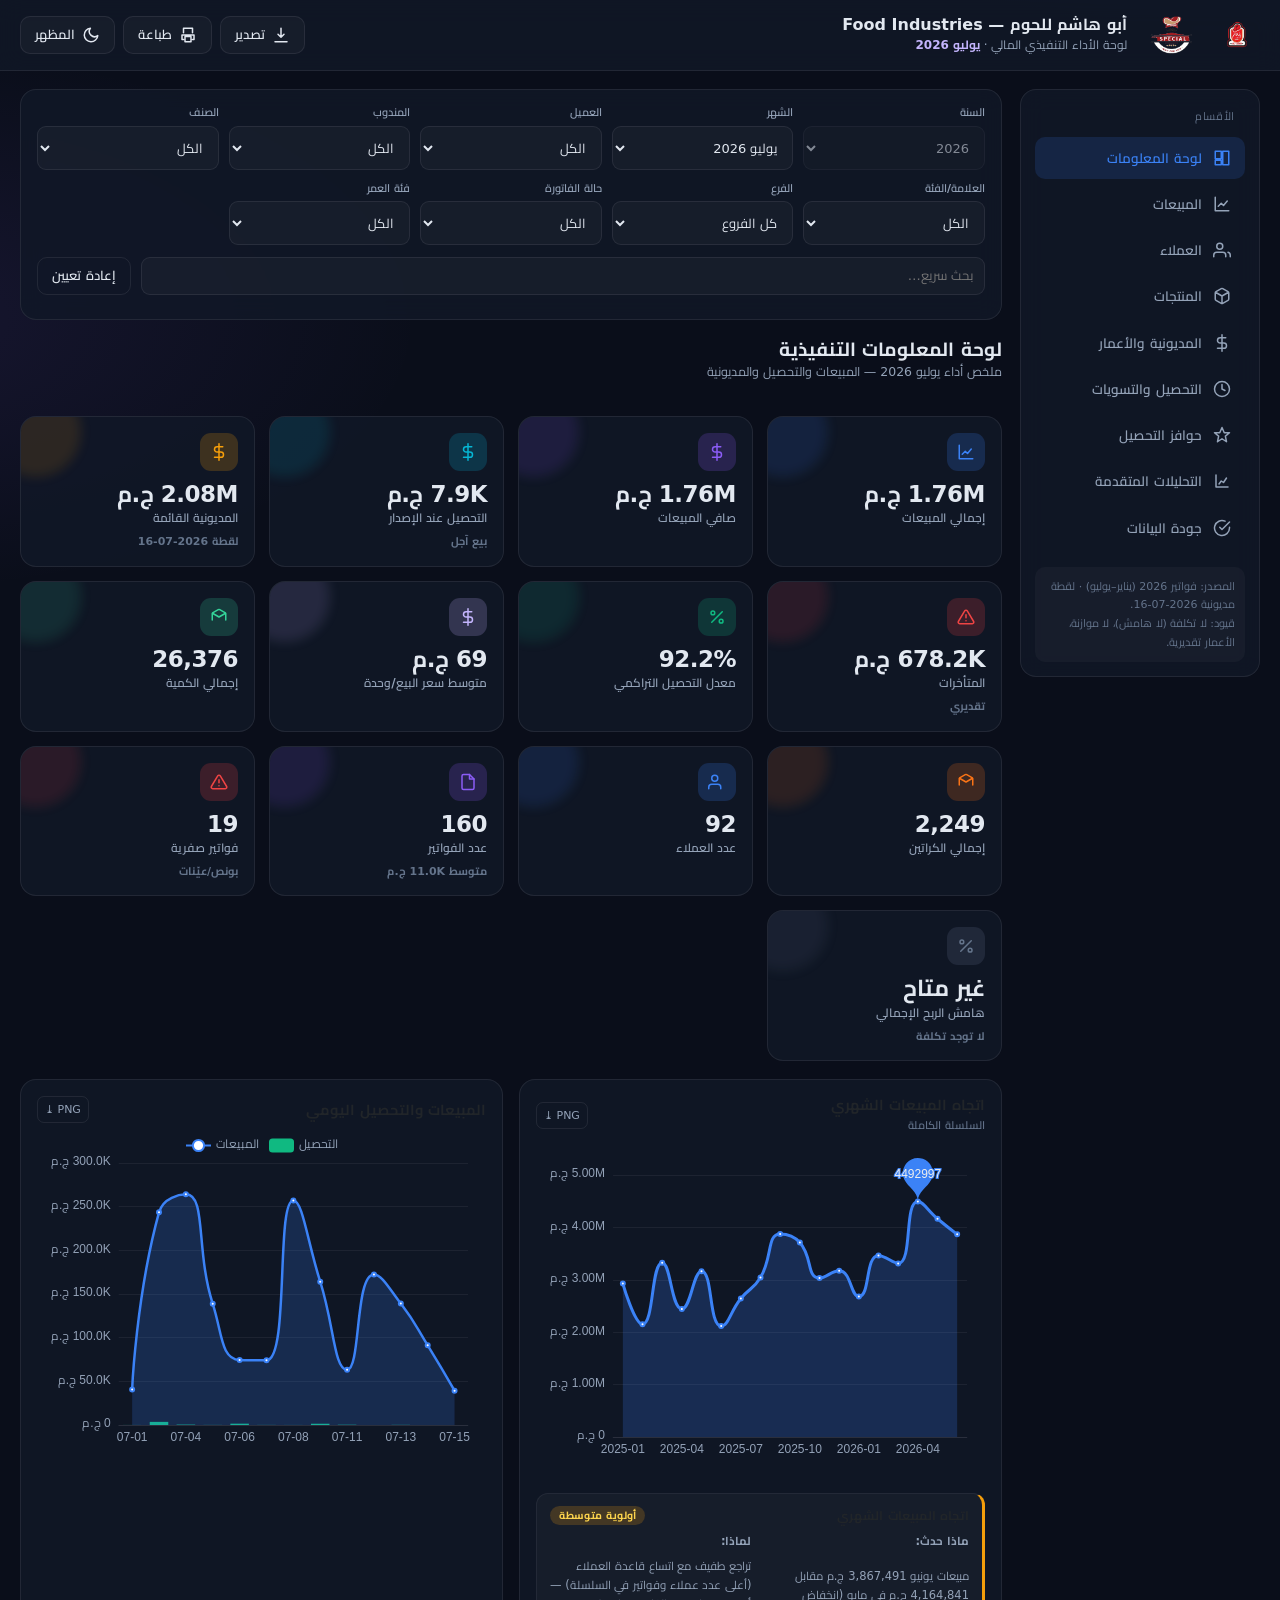
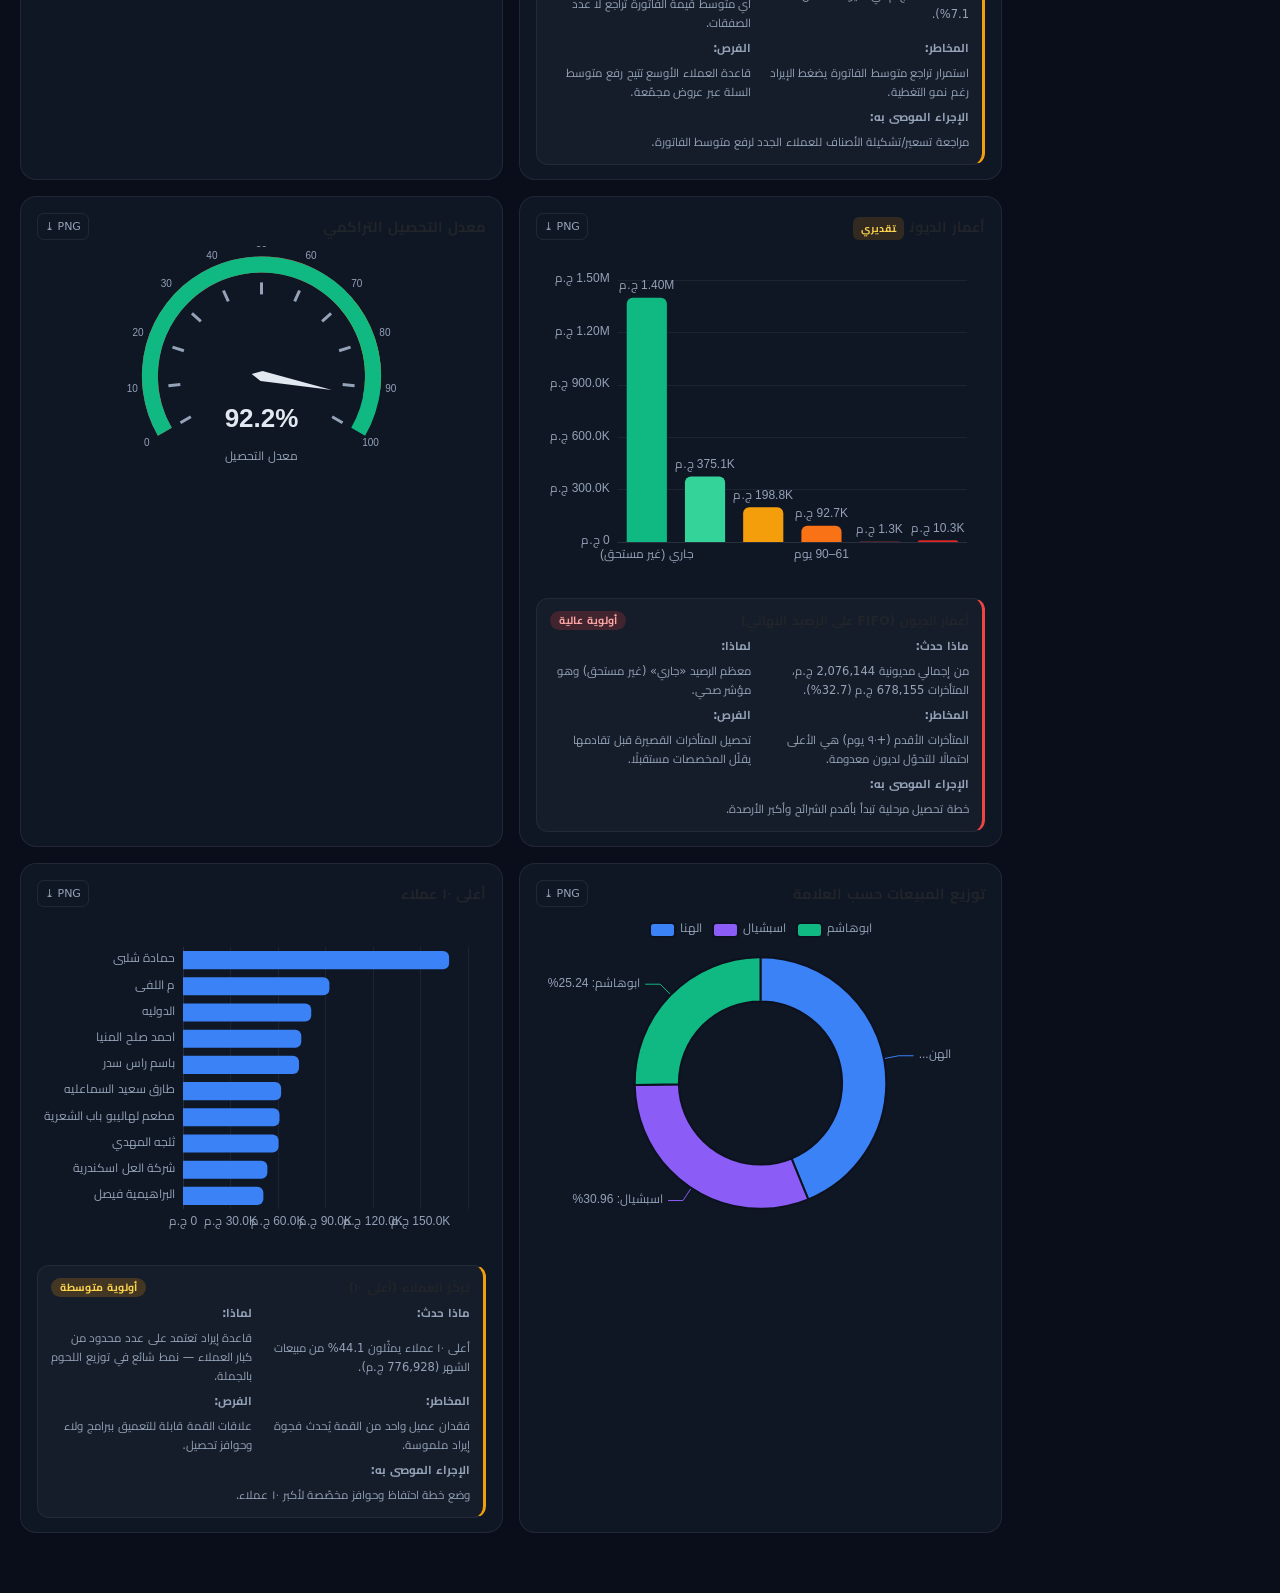
==== executive_dashboard/index.html @ 15e482b0 "Initial commit" ====
<!doctype html>
<html lang="ar" dir="rtl">
<head>
<meta charset="utf-8">
<meta name="viewport" content="width=device-width, initial-scale=1">
<title>أبو هاشم للحوم — لوحة الأداء التنفيذي · يونيو ٢٠٢٦</title>

<!-- Vendored, fully offline (no CDN / no backend) -->
<link rel="stylesheet" href="vendor/bootstrap.rtl.min.css">
<link rel="stylesheet" href="vendor/dataTables.dataTables.min.css">
<link rel="stylesheet" href="vendor/buttons.dataTables.min.css">
<link rel="stylesheet" href="style.css">
</head>
<body data-theme="dark">

<!-- ===== Top bar ===== -->
<header class="topbar glass">
  <button id="navToggle" class="icon-btn d-lg-none" aria-label="القائمة">
    <svg viewBox="0 0 24 24" class="ic"><path d="M3 12h18M3 6h18M3 18h18"/></svg>
  </button>
  <div class="brand">
    <div class="brand-logos">
      <img class="brand-logo" src="assets/abohashem-logo.png" alt="أبو هاشم للحوم">
      <img class="brand-logo" src="assets/special-logo.png" alt="Special">
    </div>
    <div class="brand-txt">
      <h1>أبو هاشم للحوم — Food Industries</h1>
      <span class="brand-sub">لوحة الأداء التنفيذي المالي · <b id="periodLabel">يونيو ٢٠٢٦</b></span>
    </div>
  </div>
  <div class="topbar-actions">
    <button class="pill-btn" id="btnExportAll" title="تصدير كل الجداول Excel">
      <svg viewBox="0 0 24 24" class="ic"><path d="M12 3v12m0 0l-4-4m4 4l4-4M4 21h16"/></svg><span>تصدير</span>
    </button>
    <button class="pill-btn" id="btnPrint" title="طباعة / حفظ PDF">
      <svg viewBox="0 0 24 24" class="ic"><path d="M6 9V3h12v6M6 18H4v-6h16v6h-2M8 14h8v7H8z"/></svg><span>طباعة</span>
    </button>
    <button class="pill-btn" id="btnTheme" title="تبديل المظهر">
      <svg viewBox="0 0 24 24" class="ic"><path d="M21 12.8A9 9 0 1111.2 3 7 7 0 0021 12.8z"/></svg><span>المظهر</span>
    </button>
  </div>
</header>

<div class="layout">
  <!-- ===== Sidebar nav ===== -->
  <nav id="sidebar" class="sidebar glass">
    <div class="nav-group-label">الأقسام</div>
    <div class="nav-item active" data-section="overview"><svg viewBox="0 0 24 24" class="ic"><path d="M3 13h8V3H3zM13 21h8V3h-8zM3 21h8v-6H3z"/></svg><span>لوحة المعلومات</span></div>
    <div class="nav-item" data-section="sales"><svg viewBox="0 0 24 24" class="ic"><path d="M3 3v18h18M7 15l4-4 3 3 5-6"/></svg><span>المبيعات</span></div>
    <div class="nav-item" data-section="customers"><svg viewBox="0 0 24 24" class="ic"><path d="M17 21v-2a4 4 0 00-4-4H5a4 4 0 00-4 4v2M9 11a4 4 0 100-8 4 4 0 000 8zM23 21v-2a4 4 0 00-3-3.87"/></svg><span>العملاء</span></div>
    <div class="nav-item" data-section="products"><svg viewBox="0 0 24 24" class="ic"><path d="M21 16V8a2 2 0 00-1-1.73l-7-4a2 2 0 00-2 0l-7 4A2 2 0 003 8v8a2 2 0 001 1.73l7 4a2 2 0 002 0l7-4A2 2 0 0021 16zM3.3 7L12 12l8.7-5M12 22V12"/></svg><span>المنتجات</span></div>
    <div class="nav-item" data-section="receivables"><svg viewBox="0 0 24 24" class="ic"><path d="M12 1v22M17 5H9.5a3.5 3.5 0 000 7h5a3.5 3.5 0 010 7H6"/></svg><span>المديونية والأعمار</span></div>
    <div class="nav-item" data-section="collections"><svg viewBox="0 0 24 24" class="ic"><path d="M12 22a10 10 0 100-20 10 10 0 000 20zM12 6v6l4 2"/></svg><span>التحصيل والتسويات</span></div>
    <div class="nav-item" data-section="bonus"><svg viewBox="0 0 24 24" class="ic"><path d="M12 2l3 7h7l-5.5 4.5L18 21l-6-4-6 4 1.5-7.5L2 9h7z"/></svg><span>حوافز التحصيل</span></div>
    <div class="nav-item" data-section="analytics"><svg viewBox="0 0 24 24" class="ic"><path d="M4 4v16h16M8 16l3-4 3 2 4-6"/></svg><span>التحليلات المتقدمة</span></div>
    <div class="nav-item" data-section="quality"><svg viewBox="0 0 24 24" class="ic"><path d="M22 11.08V12a10 10 0 11-5.93-9.14M22 4L12 14.01l-3-3"/></svg><span>جودة البيانات</span></div>
    <div class="nav-note" id="dataNote"></div>
  </nav>

  <!-- ===== Main ===== -->
  <main class="content">
    <!-- Filter bar -->
    <section class="filterbar glass">
      <div class="filters" id="filters">
        <label>السنة<select id="f_year" disabled><option>2026</option></select></label>
        <label>الشهر<select id="f_month"></select></label>
        <label>العميل<select id="f_customer"><option value="">الكل</option></select></label>
        <label>المندوب<select id="f_rep"><option value="">الكل</option></select></label>
        <label>الصنف<select id="f_item"><option value="">الكل</option></select></label>
        <label>العلامة/الفئة<select id="f_brand"><option value="">الكل</option></select></label>
        <label>الفرع<select id="f_branch"><option value="">كل الفروع</option></select></label>
        <label>حالة الفاتورة<select id="f_status">
          <option value="">الكل</option><option value="unpaid">غير محصّلة</option>
          <option value="paid">محصّلة</option><option value="zero">صفرية</option></select></label>
        <label>فئة العمر<select id="f_aging"><option value="">الكل</option></select></label>
      </div>
      <div class="filter-actions">
        <input type="search" id="globalSearch" class="search-input" placeholder="بحث سريع…">
        <button class="pill-btn ghost" id="btnReset">إعادة تعيين</button>
      </div>
      <div class="chips" id="filterChips"></div>
    </section>

    <!-- Sections are populated by script.js -->
    <div id="sections"></div>
  </main>
</div>

<!-- ===== Drill-through modal ===== -->
<div class="drill-modal" id="drillModal">
  <div class="drill-content glass">
    <div class="drill-head">
      <h2 id="drillTitle">كشف حساب العميل</h2>
      <div style="display:flex;gap:8px;align-items:center">
        <button class="mini-btn" id="drillPrint">⤓ تصدير / طباعة PDF</button>
        <button class="icon-btn" id="drillClose" aria-label="إغلاق">
          <svg viewBox="0 0 24 24" class="ic"><path d="M18 6L6 18M6 6l12 12"/></svg>
        </button>
      </div>
    </div>
    <div id="drillBody"></div>
  </div>
</div>

<div id="toast" class="toast"></div>

<!-- Vendored scripts -->
<script src="vendor/jquery.min.js"></script>
<script src="vendor/bootstrap.bundle.min.js"></script>
<script src="vendor/echarts.min.js"></script>
<script src="vendor/plotly.min.js"></script>
<script src="vendor/jszip.min.js"></script>
<script src="vendor/dataTables.min.js"></script>
<script src="vendor/dataTables.buttons.min.js"></script>
<script src="vendor/buttons.html5.min.js"></script>
<script src="vendor/buttons.print.min.js"></script>
<script src="data.js"></script>
<script src="script.js"></script>
</body>
</html>
---- executive_dashboard/style.css ----
/* ============================================================================
   Abu Hashem — Executive Financial Dashboard
   Premium dark (slate/navy) glassmorphism theme, Arabic RTL.
   Visual language mirrors the approved design reference; authored from scratch
   so the whole bundle stays fully offline (no Tailwind / no CDN).
   ========================================================================== */
@font-face { font-family:'Cairo'; font-weight:400; font-display:swap;
  src:url('vendor/fonts/Cairo-400.woff2') format('woff2'); }
@font-face { font-family:'Cairo'; font-weight:600; font-display:swap;
  src:url('vendor/fonts/Cairo-600.woff2') format('woff2'); }
@font-face { font-family:'Cairo'; font-weight:700; font-display:swap;
  src:url('vendor/fonts/Cairo-700.woff2') format('woff2'); }

:root{
  --bg:#0a0e1a; --bg2:#0d1220; --panel:#111827; --panel2:#1e293b;
  --border:rgba(255,255,255,.08); --border2:rgba(255,255,255,.06);
  --ink:#e2e8f0; --muted:#94a3b8; --dim:#64748b;
  --blue:#3b82f6; --violet:#8b5cf6; --violet2:#c4b5fd; --green:#10b981;
  --amber:#f59e0b; --red:#ef4444; --orange:#f97316; --cyan:#06b6d4; --pink:#ec4899;
  --glass:rgba(17,24,39,.85); --glass-light:rgba(255,255,255,.03);
  --shadow:0 20px 40px rgba(0,0,0,.3);
  --grad:linear-gradient(135deg,#3b82f6,#8b5cf6);
}
[data-theme="light"]{
  --bg:#eef2f7; --bg2:#e6ebf2; --panel:#ffffff; --panel2:#f1f5f9;
  --border:rgba(15,23,42,.10); --border2:rgba(15,23,42,.07);
  --ink:#0f172a; --muted:#475569; --dim:#64748b;
  --glass:rgba(255,255,255,.9); --glass-light:rgba(15,23,42,.02);
  --shadow:0 16px 30px rgba(15,23,42,.12);
}
*{box-sizing:border-box}
html,body{margin:0;padding:0}
body{font-family:'Cairo',system-ui,'Segoe UI',Tahoma,sans-serif;
  background:radial-gradient(1200px 600px at 100% -10%,rgba(59,130,246,.10),transparent 60%),
             radial-gradient(1000px 500px at -10% 10%,rgba(139,92,246,.10),transparent 55%),
             var(--bg);
  color:var(--ink);min-height:100vh;font-size:14px}
h1,h2,h3,h4{margin:0}
a{color:var(--blue);text-decoration:none}
.ic{width:18px;height:18px;fill:none;stroke:currentColor;stroke-width:2;
  stroke-linecap:round;stroke-linejoin:round;flex:none}

.glass{background:var(--glass);backdrop-filter:blur(12px);
  border:1px solid var(--border);border-radius:16px}

/* ---- Top bar ---- */
.topbar{position:sticky;top:0;z-index:200;display:flex;align-items:center;gap:16px;
  padding:12px 20px;border-radius:0;border-left:0;border-right:0;border-top:0}
.brand{display:flex;align-items:center;gap:12px;min-width:0}
.brand-mark{width:44px;height:44px;border-radius:12px;background:var(--grad);
  display:grid;place-items:center;font-weight:800;color:#fff;box-shadow:var(--shadow);flex:none}
/* Two brand logos in the header (Abu Hashem + Special) */
.brand-logos{display:flex;align-items:center;gap:10px;flex:none}
.brand-logo{height:46px;width:auto;max-width:80px;object-fit:contain;display:block}
.brand-txt{min-width:0}
.brand-txt h1{font-size:16px;font-weight:800;white-space:nowrap;overflow:hidden;text-overflow:ellipsis}
.brand-sub{font-size:12px;color:var(--muted)}
.brand-sub b{color:var(--violet2)}
.topbar-actions{margin-inline-start:auto;display:flex;gap:8px;flex-wrap:wrap}
.pill-btn{display:inline-flex;align-items:center;gap:7px;padding:8px 14px;border-radius:10px;
  background:var(--glass-light);border:1px solid var(--border);color:var(--ink);
  font-family:inherit;font-size:13px;font-weight:600;cursor:pointer;transition:.2s}
.pill-btn:hover{border-color:var(--blue);color:var(--blue);transform:translateY(-1px)}
.pill-btn.ghost{background:transparent}
.icon-btn{background:transparent;border:0;color:var(--ink);cursor:pointer;padding:6px;border-radius:8px}
.icon-btn:hover{background:var(--glass-light)}

/* ---- Layout ---- */
.layout{display:flex;gap:18px;align-items:flex-start;padding:18px 20px 60px;max-width:1680px;margin:0 auto}
.sidebar{position:sticky;top:82px;width:240px;flex:none;padding:14px;display:flex;flex-direction:column;gap:4px}
.nav-group-label{font-size:11px;color:var(--dim);letter-spacing:.06em;padding:4px 10px 8px}
.nav-item{display:flex;align-items:center;gap:11px;cursor:pointer;transition:.2s;
  border-radius:10px;padding:11px 14px;color:var(--muted);font-weight:600;font-size:13.5px}
.nav-item:hover{background:rgba(59,130,246,.10);color:var(--ink)}
.nav-item.active{background:rgba(59,130,246,.15);color:var(--blue)}
.nav-item.active .ic{color:var(--blue)}
.nav-note{margin-top:14px;padding:10px;border-radius:10px;background:var(--glass-light);
  font-size:11px;color:var(--dim);line-height:1.7}
.content{flex:1;min-width:0;display:flex;flex-direction:column;gap:18px}

/* ---- Filter bar ---- */
.filterbar{position:sticky;top:82px;z-index:150;padding:14px 16px}
.filters{display:grid;grid-template-columns:repeat(auto-fit,minmax(150px,1fr));gap:10px}
.filters label{display:flex;flex-direction:column;gap:5px;font-size:11px;color:var(--muted);font-weight:600}
.filters select,.search-input{background:var(--glass-light);border:1px solid var(--border);
  border-radius:9px;padding:8px 11px;color:var(--ink);font-family:inherit;font-size:13px;outline:none}
.filters select:focus,.search-input:focus{border-color:var(--blue)}
.filters select:disabled{opacity:.55;cursor:not-allowed}
.filter-actions{display:flex;gap:10px;align-items:center;margin-top:12px;flex-wrap:wrap}
.filter-actions .search-input{flex:1;min-width:180px}
.chips{display:flex;gap:8px;flex-wrap:wrap;margin-top:10px}
.chip{display:inline-flex;align-items:center;gap:6px;padding:4px 11px;border-radius:20px;
  background:rgba(59,130,246,.15);color:#93c5fd;font-size:12px;font-weight:600;cursor:pointer}
.chip b{color:#fff}
.chip:hover{background:rgba(239,68,68,.2);color:#fca5a5}

/* ---- Sections & cards ---- */
.section{display:none;flex-direction:column;gap:18px;animation:fadeIn .45s ease}
.section.active{display:flex}
.section-head{display:flex;align-items:center;justify-content:space-between;gap:12px;flex-wrap:wrap}
.section-head h2{font-size:19px;font-weight:800}
.section-head p{color:var(--muted);font-size:12.5px;margin-top:3px}
.grid{display:grid;gap:16px}
.g-2{grid-template-columns:repeat(2,1fr)}
.g-3{grid-template-columns:repeat(3,1fr)}
.g-4{grid-template-columns:repeat(4,1fr)}
.span-2{grid-column:span 2}
.span-3{grid-column:span 3}

.card{background:var(--glass);border:1px solid var(--border);border-radius:16px;
  padding:16px 16px 14px;transition:.3s;display:flex;flex-direction:column;min-width:0}
.card:hover{box-shadow:var(--shadow)}
.card-head{display:flex;align-items:center;justify-content:space-between;gap:10px;margin-bottom:6px}
.card-head h3{font-size:14.5px;font-weight:700}
.card-head .sub{font-size:11px;color:var(--dim);font-weight:600}
.card-tools{display:flex;gap:6px}
.mini-btn{background:transparent;border:1px solid var(--border);border-radius:7px;color:var(--muted);
  cursor:pointer;padding:4px 7px;font-size:11px;font-family:inherit;transition:.2s}
.mini-btn:hover{color:var(--blue);border-color:var(--blue)}
.echart{width:100%;height:340px}
.echart.tall{height:440px}
.echart.short{height:260px}

/* ---- KPI cards ---- */
.kpi-grid{display:grid;grid-template-columns:repeat(auto-fill,minmax(190px,1fr));gap:14px}
.kpi-card{position:relative;overflow:hidden;background:var(--glass);border:1px solid var(--border);
  border-radius:16px;padding:16px;transition:.3s;opacity:0;animation:fadeIn .5s ease forwards}
.kpi-card:hover{transform:translateY(-4px);box-shadow:var(--shadow)}
.kpi-card::after{content:"";position:absolute;inset-inline-end:-30px;top:-30px;width:90px;height:90px;
  border-radius:50%;background:var(--accent,var(--blue));opacity:.12;filter:blur(6px)}
.kpi-ico{width:38px;height:38px;border-radius:11px;display:grid;place-items:center;margin-bottom:10px;
  background:color-mix(in srgb,var(--accent,var(--blue)) 20%,transparent);color:var(--accent,var(--blue))}
.kpi-val{font-size:23px;font-weight:800;letter-spacing:-.5px;line-height:1.1}
.kpi-lbl{font-size:12px;color:var(--muted);margin-top:3px;font-weight:600}
.kpi-sub{font-size:11px;margin-top:6px;font-weight:700}
.kpi-sub.up{color:var(--green)} .kpi-sub.down{color:var(--red)} .kpi-sub.na{color:var(--dim)}

/* ---- Insight box ---- */
.insight{margin-top:12px;border-radius:12px;padding:12px 13px;background:var(--glass-light);
  border:1px solid var(--border2);border-inline-start:3px solid var(--blue)}
.insight.p-high{border-inline-start-color:var(--red)}
.insight.p-med{border-inline-start-color:var(--amber)}
.insight.p-low{border-inline-start-color:var(--green)}
.insight-head{display:flex;align-items:center;gap:8px;margin-bottom:7px}
.insight-head h4{font-size:12.5px;font-weight:800}
.prio{font-size:10.5px;font-weight:800;padding:2px 9px;border-radius:20px;margin-inline-start:auto}
.prio.p-high{background:rgba(239,68,68,.2);color:#fca5a5}
.prio.p-med{background:rgba(245,158,11,.2);color:#fcd34d}
.prio.p-low{background:rgba(16,185,129,.2);color:#6ee7b7}
.insight-grid{display:grid;grid-template-columns:1fr 1fr;gap:6px 16px;font-size:11.5px;line-height:1.65}
.insight-grid .k{color:var(--dim);font-weight:700}
.insight-grid .row{display:flex;gap:6px}
.insight-grid .row span{color:var(--muted)}

/* ---- Tables ---- */
.tbl-wrap{overflow-x:auto}
table.dataTable{width:100%!important;color:var(--ink);border-collapse:collapse}
table.dataTable thead th{background:rgba(59,130,246,.15);color:var(--ink);
  border-bottom:2px solid rgba(59,130,246,.3)!important;font-weight:700;text-align:right;padding:11px}
table.dataTable tbody td{border-bottom:1px solid var(--border2)!important;padding:9px 11px}
table.dataTable tbody tr{background:transparent!important}
table.dataTable tbody tr:hover{background:rgba(255,255,255,.03)!important;cursor:pointer}
.dataTables_wrapper .dataTables_filter input,
.dataTables_wrapper .dataTables_length select{background:var(--glass-light);border:1px solid var(--border);
  border-radius:8px;color:var(--ink);padding:5px 9px}
.dataTables_wrapper .dataTables_info,.dataTables_wrapper label{color:var(--muted)!important;font-size:12px}
.dataTables_wrapper .dataTables_paginate .paginate_button{color:var(--muted)!important}
.dataTables_wrapper .dataTables_paginate .paginate_button.current{
  background:var(--blue)!important;border-radius:7px;color:#fff!important;border:0!important}
.dt-button{background:var(--glass-light)!important;border:1px solid var(--border)!important;
  color:var(--ink)!important;border-radius:8px!important;font-family:inherit!important;font-size:12px!important;padding:5px 12px!important}
.dt-button:hover{border-color:var(--blue)!important;color:var(--blue)!important}
.zero-invoice td{background:rgba(239,68,68,.12)!important;color:#fca5a5}

.badge-b{padding:3px 10px;border-radius:20px;font-size:11px;font-weight:700;display:inline-block}
.bonus-0{background:rgba(239,68,68,.2);color:#fca5a5}
.bonus-1{background:rgba(245,158,11,.2);color:#fcd34d}
.bonus-2{background:rgba(249,115,22,.2);color:#fdba74}
.bonus-3{background:rgba(16,185,129,.2);color:#6ee7b7}
.bonus-5{background:rgba(59,130,246,.2);color:#93c5fd}
.age-current{color:var(--green)} .age-d1_30{color:#34d399} .age-d31_60{color:var(--amber)}
.age-d61_90{color:var(--orange)} .age-d91_120{color:var(--red)} .age-d120p{color:#dc2626;font-weight:800}
.num{font-variant-numeric:tabular-nums;font-feature-settings:"tnum"}
.pos{color:var(--green)} .neg{color:var(--red)}

/* ---- Drill modal ---- */
.drill-modal{display:none;position:fixed;inset:0;background:rgba(0,0,0,.8);z-index:1000;overflow:auto}
.drill-modal.open{display:block}
.drill-content{max-width:1150px;margin:40px auto;padding:26px}
.drill-head{display:flex;align-items:center;justify-content:space-between;margin-bottom:16px}
.drill-head h2{font-size:18px;font-weight:800}
.mini-kpis{display:grid;grid-template-columns:repeat(auto-fit,minmax(140px,1fr));gap:12px;margin-bottom:16px}
.mini-kpi{background:var(--glass-light);border:1px solid var(--border2);border-radius:12px;padding:12px}
.mini-kpi .v{font-size:18px;font-weight:800}
.mini-kpi .l{font-size:11px;color:var(--muted)}

/* ---- Toast ---- */
.toast{position:fixed;inset-block-end:24px;inset-inline-start:50%;transform:translateX(50%) translateY(30px);
  background:var(--panel2);border:1px solid var(--border);border-radius:10px;padding:11px 18px;
  font-size:13px;font-weight:600;opacity:0;transition:.3s;z-index:1200;pointer-events:none;box-shadow:var(--shadow)}
.toast.show{opacity:1;transform:translateX(50%) translateY(0)}

.note{font-size:11.5px;color:var(--dim);line-height:1.7}
.tag-approx{font-size:10px;font-weight:700;color:#fcd34d;background:rgba(245,158,11,.15);
  padding:2px 8px;border-radius:6px;margin-inline-start:6px}

@keyframes fadeIn{from{opacity:0;transform:translateY(16px)}to{opacity:1;transform:translateY(0)}}
::-webkit-scrollbar{width:9px;height:9px}
::-webkit-scrollbar-track{background:var(--bg)}
::-webkit-scrollbar-thumb{background:#2d3a54;border-radius:5px}
::-webkit-scrollbar-thumb:hover{background:var(--blue)}

/* ---- Responsive ---- */
@media(max-width:1100px){.g-4{grid-template-columns:repeat(2,1fr)}.g-3{grid-template-columns:1fr}
  .span-2,.span-3{grid-column:auto}}
@media(max-width:960px){
  .sidebar{position:fixed;inset-block:0;inset-inline-end:0;top:0;width:250px;z-index:400;
    border-radius:0;transform:translateX(100%);transition:.3s;padding-top:80px}
  .sidebar.open{transform:translateX(0)}
  .g-2{grid-template-columns:1fr}
  .content{width:100%}
}
@media(max-width:640px){
  .brand-txt h1{font-size:13px}.kpi-grid{grid-template-columns:repeat(2,1fr)}
  .topbar-actions .pill-btn span{display:none}
}

/* ---- Print ---- */
@media print{
  body{background:#fff;color:#000}
  .topbar,.sidebar,.filterbar,.card-tools,.pill-btn,.mini-btn,#navToggle{display:none!important}
  .section{display:flex!important}.layout{padding:0}
  .card,.kpi-card,.glass{border:1px solid #ccc;box-shadow:none;background:#fff;break-inside:avoid}
  .echart{height:300px}
}
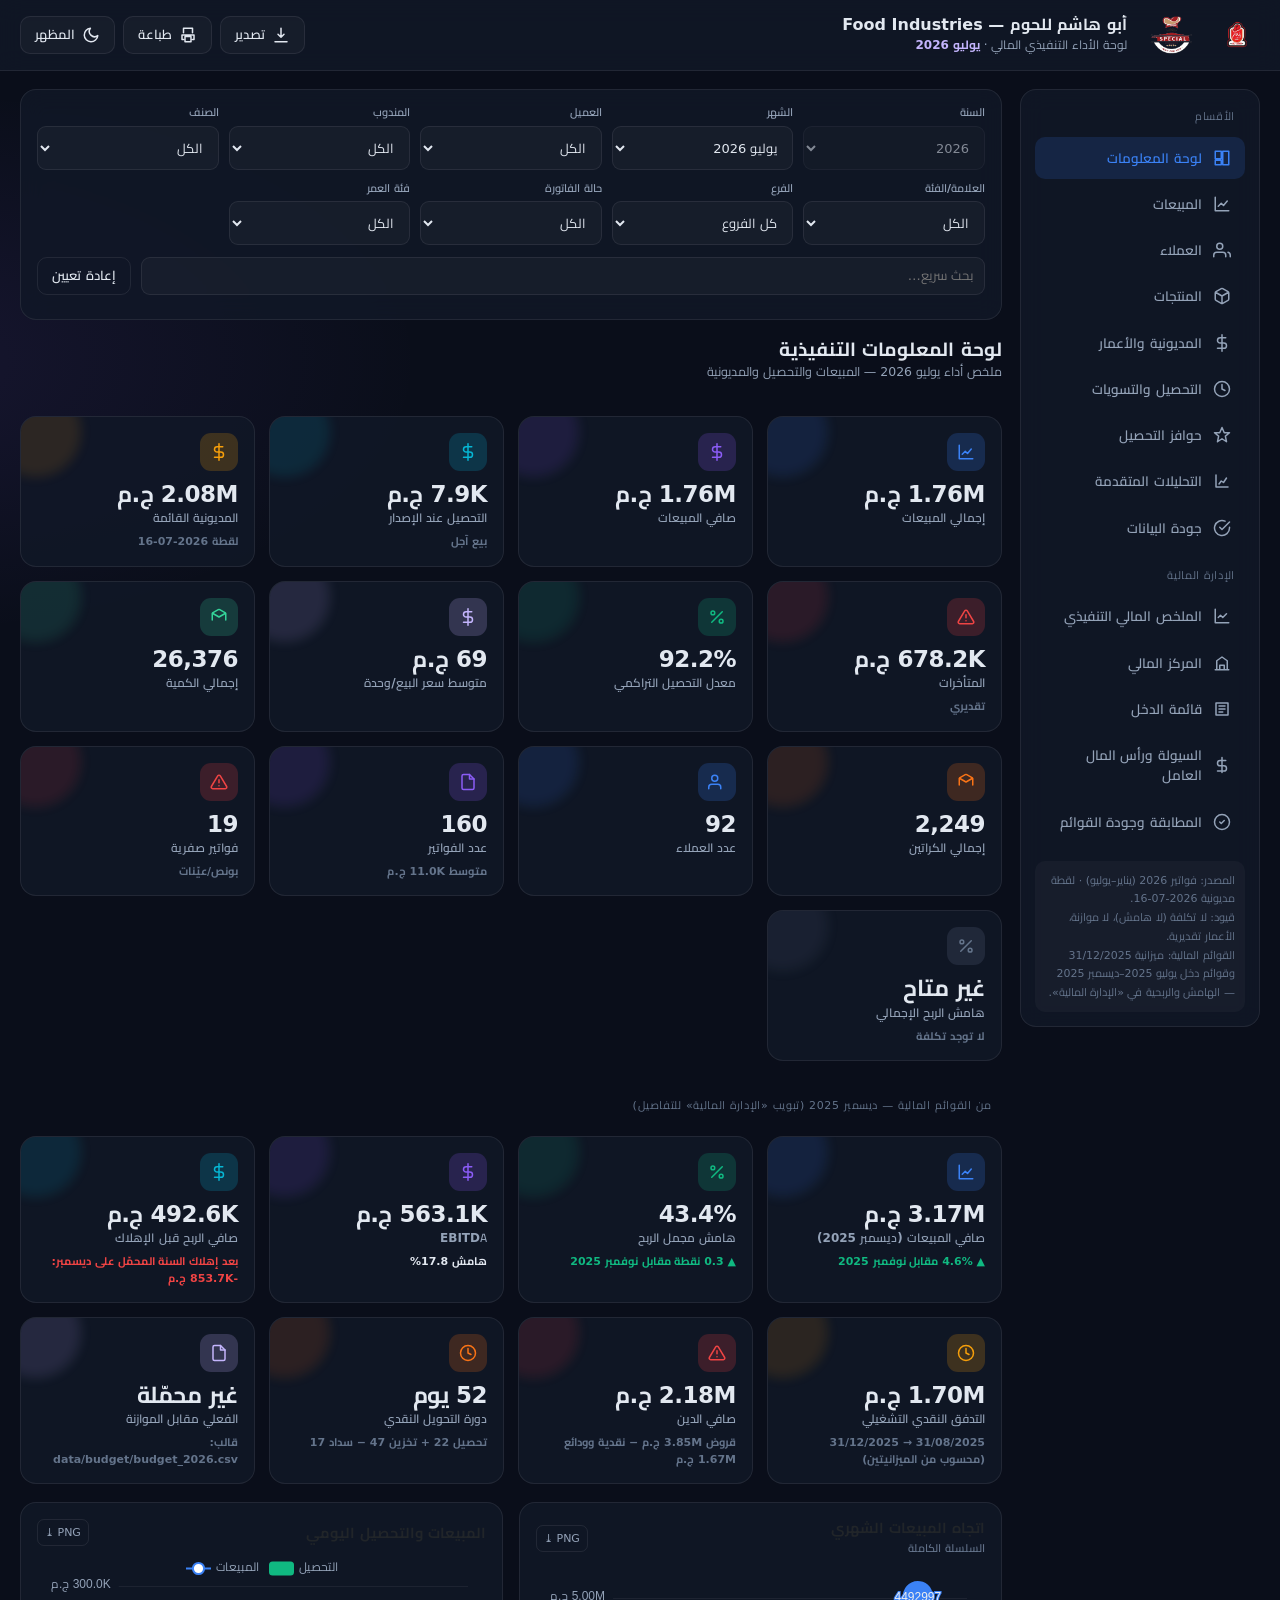
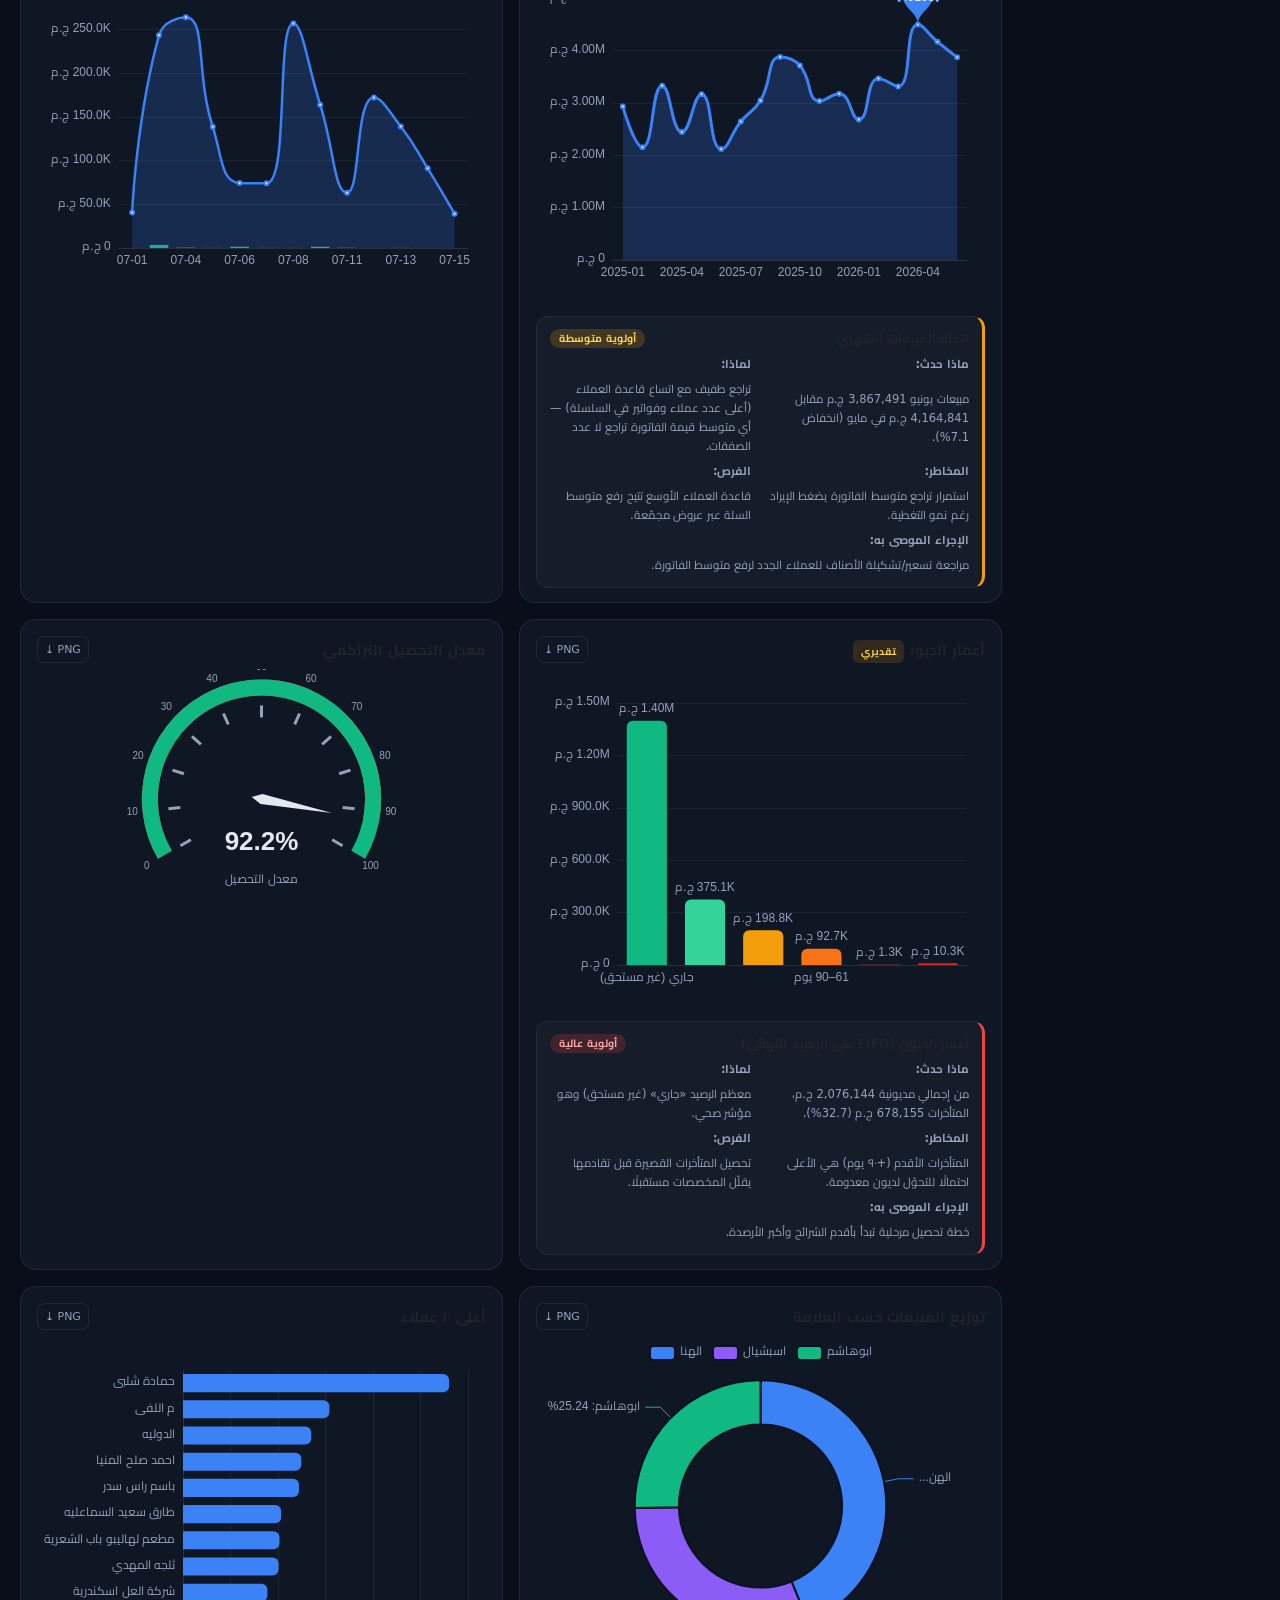
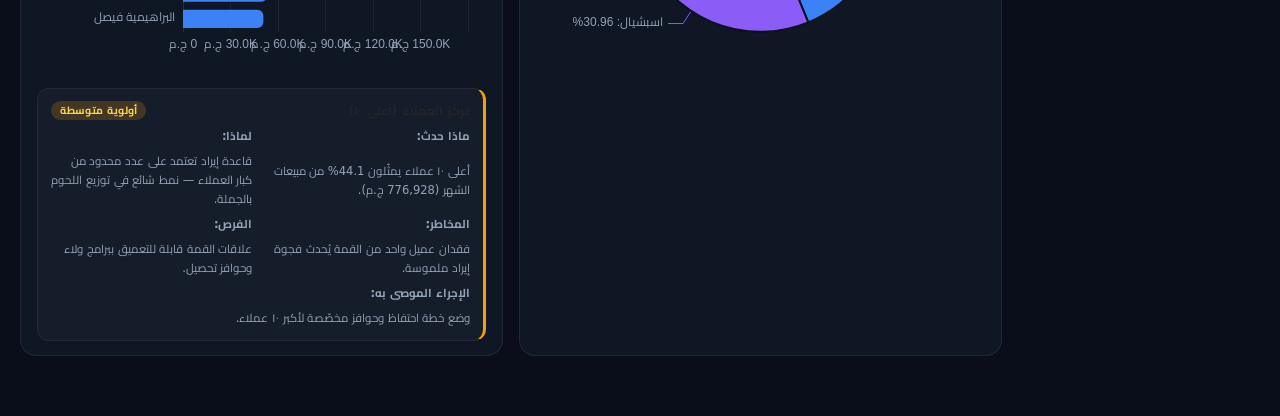
==== commit 0ce9f7b7: "Add financial-statements screens built on the 31/12/2025 balance sheet Adds a «الإدارة المالية» grou" ====
--- a/executive_dashboard/index.html
+++ b/executive_dashboard/index.html
@@ -54,6 +54,12 @@
     <div class="nav-item" data-section="bonus"><svg viewBox="0 0 24 24" class="ic"><path d="M12 2l3 7h7l-5.5 4.5L18 21l-6-4-6 4 1.5-7.5L2 9h7z"/></svg><span>حوافز التحصيل</span></div>
     <div class="nav-item" data-section="analytics"><svg viewBox="0 0 24 24" class="ic"><path d="M4 4v16h16M8 16l3-4 3 2 4-6"/></svg><span>التحليلات المتقدمة</span></div>
     <div class="nav-item" data-section="quality"><svg viewBox="0 0 24 24" class="ic"><path d="M22 11.08V12a10 10 0 11-5.93-9.14M22 4L12 14.01l-3-3"/></svg><span>جودة البيانات</span></div>
+    <div class="nav-group-label" style="margin-top:10px">الإدارة المالية</div>
+    <div class="nav-item" data-section="fin_exec"><svg viewBox="0 0 24 24" class="ic"><path d="M3 3v18h18M7 14l3-3 3 3 5-5"/></svg><span>الملخص المالي التنفيذي</span></div>
+    <div class="nav-item" data-section="fin_position"><svg viewBox="0 0 24 24" class="ic"><path d="M3 21h18M5 21V9l7-5 7 5v12M9 21v-6h6v6"/></svg><span>المركز المالي</span></div>
+    <div class="nav-item" data-section="fin_income"><svg viewBox="0 0 24 24" class="ic"><path d="M4 4h16v16H4zM8 8h8M8 12h8M8 16h5"/></svg><span>قائمة الدخل</span></div>
+    <div class="nav-item" data-section="fin_wc"><svg viewBox="0 0 24 24" class="ic"><path d="M12 2v20M17 6H9.5a3.5 3.5 0 000 7h5a3.5 3.5 0 010 7H6"/></svg><span>السيولة ورأس المال العامل</span></div>
+    <div class="nav-item" data-section="fin_quality"><svg viewBox="0 0 24 24" class="ic"><path d="M9 12l2 2 4-4M12 22a10 10 0 110-20 10 10 0 010 20z"/></svg><span>المطابقة وجودة القوائم</span></div>
     <div class="nav-note" id="dataNote"></div>
   </nav>
 
@@ -115,6 +121,7 @@
 <script src="vendor/buttons.html5.min.js"></script>
 <script src="vendor/buttons.print.min.js"></script>
 <script src="data.js"></script>
+<script src="statements_data.js"></script>
 <script src="script.js"></script>
 </body>
 </html>
